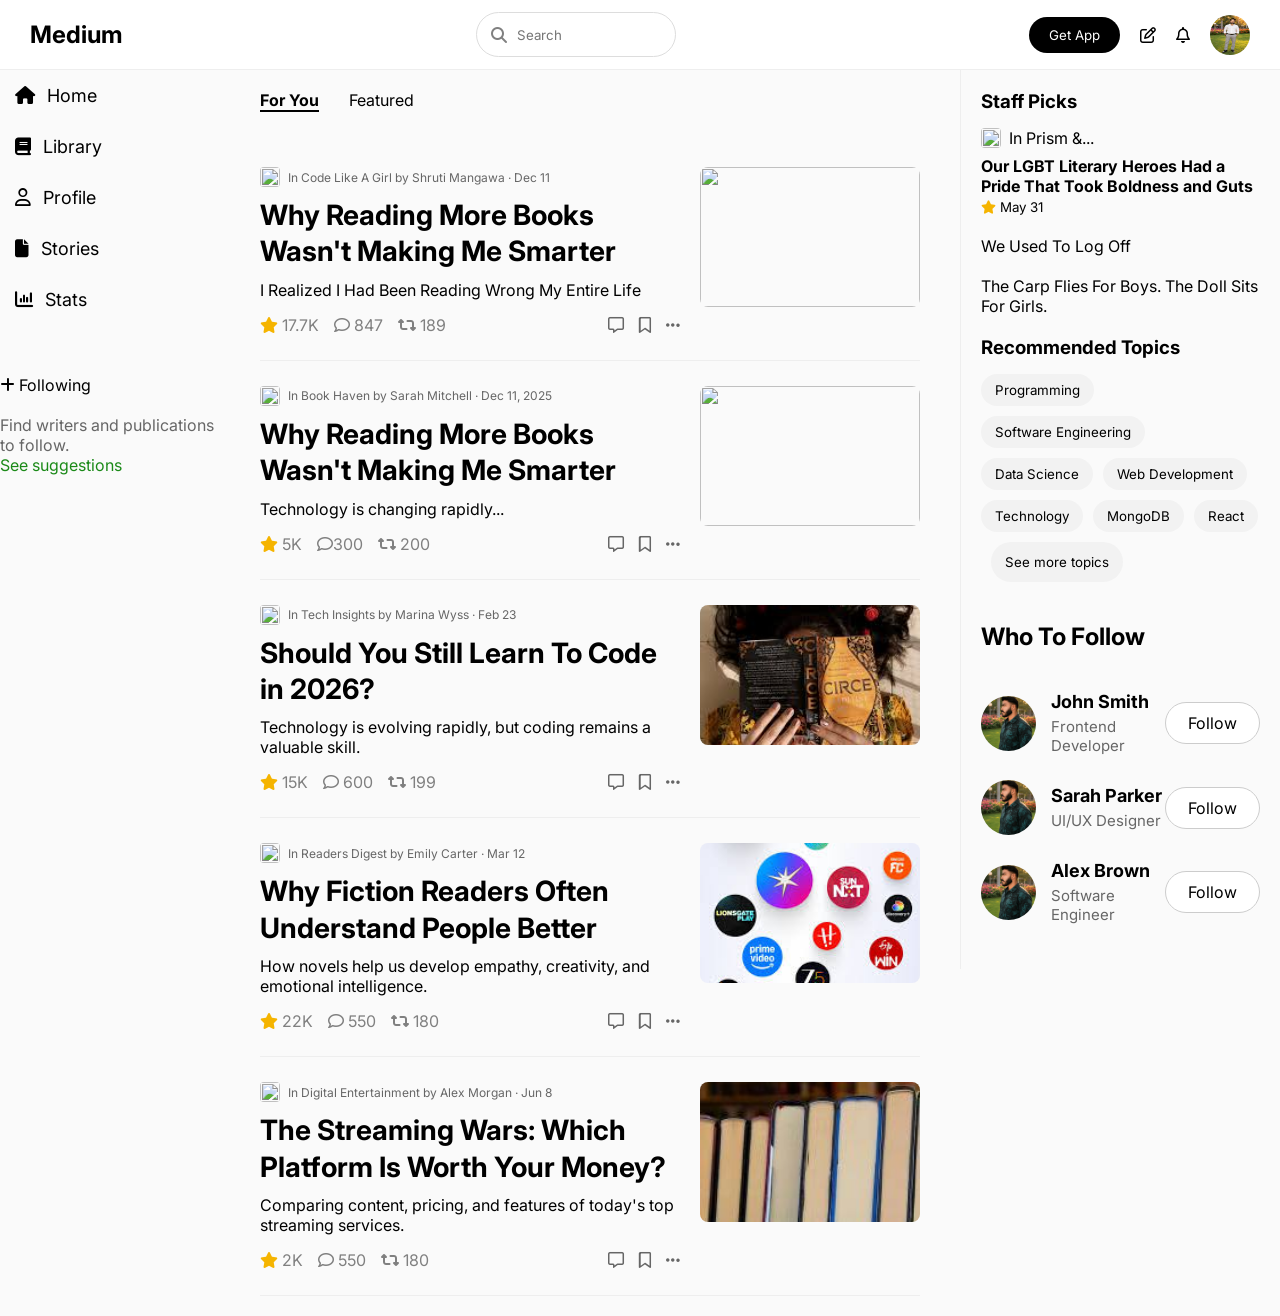
==== index.html @ 58a7f1dd "Add files via upload" ====
<!DOCTYPE html>
<html lang="en">
<head>
<meta charset="UTF-8">
<meta name="viewport" content="width=device-width, initial-scale=1.0">
<title>Medium Clone</title>

<link rel="stylesheet" href="style.css">

<link rel="stylesheet"
href="https://cdnjs.cloudflare.com/ajax/libs/font-awesome/6.5.1/css/all.min.css">

<link href="https://fonts.googleapis.com/css2?family=Inter:wght@300;400;500;600;700&display=swap" rel="stylesheet">
</head>

<body>

<!-- Navbar -->

<nav class="navbar">

    <div class="logo">
        <h1>Medium</h1>
    </div>

    <div class="search-box">
    <i class="fa-solid fa-magnifying-glass"></i>
    <input type="text" placeholder="Search">
</div>

    <div class="nav-right">
        <button class="app-btn">Get App</button>
        <i class="fa-regular fa-pen-to-square"></i>
        <i class="fa-regular fa-bell"></i>
        <img src="my  photo.png" class="profile">
    </div>

</nav>

<div class="container">

<!-- Left Sidebar -->

<div class="sidebar">

<ul>

<li><i class="fa-solid fa-house"></i> Home</li>

<li><i class="fa-solid fa-book"></i> Library</li>

<li><i class="fa-regular fa-user"></i> Profile</li>

<li><i class="fa-solid fa-file"></i> Stories</li>

<li><i class="fa-solid fa-chart-column"></i> Stats</li>

</ul>

<div class="following-section">
    <div class="following-title">
        <i class="fa-solid fa-plus"></i> Following
    </div>

    <div class="suggestion-box">
        <p>Find writers and publications to follow.</p>

        <a href="#">See suggestions</a>
    </div>

</div>

</div>

<!-- Main Content -->

<div class="main-content">

<div class="tabs">
<span class="active">For You</span>
<span>Featured</span>
</div>

<div class="post">

<div class="post-content">

<div class="author">
    <img src="https://i.pravatar.cc/40" class="author-logo">
    <span>In Code Like A Girl by Shruti Mangawa · Dec 11</span>
</div>

<h2>Why Reading More Books Wasn't Making Me Smarter</h2>

<p>
I Realized I Had Been Reading Wrong My Entire Life
</p>

<div class="post-footer">

    <div class="left-icons">
        <span><i class="fa-solid fa-star"></i> 17.7K</span>
        <span><i class="fa-regular fa-comment"></i> 847</span>
        <span><i class="fa-solid fa-retweet"></i> 189</span>
    </div>

    <div class="right-icons">
        <i class="fa-regular fa-message"></i>
        <i class="fa-regular fa-bookmark"></i>
        <i class="fa-solid fa-ellipsis"></i>
    </div>

</div>

</div>

<img src="https://images.unsplash.com/photo-1524995997946-a1c2e315a42f?w=500">

</div>

<div class="post">

<div class="post-content">

<div class="author">
    <img src="https://cdn-icons-png.flaticon.com/512/5968/5968705.png" class="author-logo">
    <span>In Book Haven by Sarah Mitchell · Dec 11, 2025</span>
</div>

<h2>Why Reading More Books Wasn't Making Me Smarter</h2>

<p>
Technology is changing rapidly...
</p>

<div class="post-footer">

    <div class="left-icons">
        <span><i class="fa-solid fa-star"></i> 5K</span>
        <span><i class="fa-regular fa-comment"></i>300</span>
        <span><i class="fa-solid fa-retweet"></i> 200</span>
    </div>

    <div class="right-icons">
        <i class="fa-regular fa-message"></i>
        <i class="fa-regular fa-bookmark"></i>
        <i class="fa-solid fa-ellipsis"></i>
    </div>

</div>

</div>

<img src="https://images.unsplash.com/photo-1516321318423-f06f85e504b3?w=500">

</div>


<div class="post">

<div class="post-content">

<div class="author">
    <img src="https://cdn-icons-png.flaticon.com/512/5968/5968705.png" class="author-logo">
    <span>In Tech Insights by Marina Wyss · Feb 23</span>
</div>

<h2>Should You Still Learn To Code in 2026?</h2>

<p>
Technology is evolving rapidly, but coding remains a valuable skill.
</p>

<div class="post-footer">
    <div class="left-icons">
        <span><i class="fa-solid fa-star"></i> 15K</span>
        <span><i class="fa-regular fa-comment"></i> 600</span>
        <span><i class="fa-solid fa-retweet"></i> 199</span>
    </div>

    <div class="right-icons">
        <i class="fa-regular fa-message"></i>
        <i class="fa-regular fa-bookmark"></i>
        <i class="fa-solid fa-ellipsis"></i>
    </div>
</div>

</div>

<img src="images.jpg">

</div>

<div class="post">

<div class="post-content">

<div class="author">
    <img src="https://cdn-icons-png.flaticon.com/512/5968/5968705.png" class="author-logo">
    <span>In Readers Digest by Emily Carter · Mar 12</span>
</div>

<h2>Why Fiction Readers Often Understand People Better</h2>

<p>
How novels help us develop empathy, creativity, and emotional intelligence.
</p>

<div class="post-footer">
    <div class="left-icons">
        <span><i class="fa-solid fa-star"></i> 22K</span>
        <span><i class="fa-regular fa-comment"></i> 550</span>
        <span><i class="fa-solid fa-retweet"></i> 180</span>
    </div>

    <div class="right-icons">
        <i class="fa-regular fa-message"></i>
        <i class="fa-regular fa-bookmark"></i>
        <i class="fa-solid fa-ellipsis"></i>
    </div>
</div>

</div>

<img src="images (1).jpg">

</div>


<div class="post">

<div class="post-content">

<div class="author">
    <img src="https://cdn-icons-png.flaticon.com/512/5968/5968705.png" class="author-logo">
    <span>In Digital Entertainment by Alex Morgan · Jun 8</span>
</div>

<h2>The Streaming Wars: Which Platform Is Worth Your Money?</h2>

<p>
Comparing content, pricing, and features of today's top streaming services.
</p>

<div class="post-footer">
    <div class="left-icons">
        <span><i class="fa-solid fa-star"></i> 2K</span>
        <span><i class="fa-regular fa-comment"></i> 550</span>
        <span><i class="fa-solid fa-retweet"></i> 180</span>
    </div>

    <div class="right-icons">
        <i class="fa-regular fa-message"></i>
        <i class="fa-regular fa-bookmark"></i>
        <i class="fa-solid fa-ellipsis"></i>
    </div>
</div>

</div>

<img src="download.jpg">

</div>

</div>

<!-- Right Sidebar -->

<div class="right-sidebar">

<h3>Staff Picks</h3>

<div class="staff-item">

    <div class="staff-author">
        <img src="https://cdn-icons-png.flaticon.com/512/5968/5968705.png">
        <span>In Prism &...</span>
    </div>

    <h4>
        Our LGBT Literary Heroes Had a Pride That Took Boldness and Guts
    </h4>

    <small>
        <i class="fa-solid fa-star"></i> May 31
    </small>

</div>

<div class="staff-item">
<p>We Used To Log Off</p>
</div>

<div class="staff-item">
<p>The Carp Flies For Boys. The Doll Sits For Girls.</p>
</div>

<h3>Recommended Topics</h3>

<div class="topics">

<button>Programming</button>

<button>Software Engineering</button>

<button>Data Science</button>

<button>Web Development</button>

<button>Technology</button>

<button>MongoDB</button>

<button>React</button> <br><br>

<button>See more topics</button>

</div>

<br><br>

<div class="who-to-follow">

<h2>Who To Follow</h2><br><br>

<div class="follow-card">
    <img src="photo.png" class="follow-img">
    <div class="follow-info">
        <h4>John Smith</h4>
        <p>Frontend Developer</p>
    </div>
    <button class="follow-btn">Follow</button>
</div>

<div class="follow-card">
    <img src="photo.png" class="follow-img">
    <div class="follow-info">
        <h4>Sarah Parker</h4>
        <p>UI/UX Designer</p>
    </div>
    <button class="follow-btn">Follow</button>
</div>

<div class="follow-card">
    <img src="photo.png" class="follow-img">
    <div class="follow-info">
        <h4>Alex Brown</h4>
        <p>Software Engineer</p>
    </div>
    <button class="follow-btn">Follow</button>
</div>

</div>
</div>  
</div>

</div>

</body>
</html>
---- style.css ----
*{
margin:0;
padding:0;
box-sizing:border-box;
font-family:Arial, sans-serif;
}

*{
    font-family:'Inter', sans-serif;
}

body{
background:#fafafa;
}

.navbar{
    height:70px;
    display:flex;
    justify-content:space-between;
    align-items:center;
    padding:0 30px;
    border-bottom:1px solid #eee;
    background:white;
    position:sticky;
    top:0;
    z-index:100;
}

.search-box{
    position:relative;
    width:200px;
}

.search-box input{
    width:100%;
    height:45px;
    padding-left:40px;
    border:1px solid #ddd;
    border-radius:25px;
    outline:none;
}

.search-box i{
    position:absolute;
    left:15px;
    top:50%;
    transform:translateY(-50%);
    color:gray;
}

.nav-right{
display:flex;
gap:20px;
align-items:center;
}

.app-btn{
padding:10px 20px;
background:black;
color:white;
border:none;
border-radius:25px;
cursor:pointer;
}

.profile{
width:40px;
height:40px;
border-radius:50%;
}

.container{
    display:grid;
    grid-template-columns:220px minmax(0,1fr) 320px;
    max-width:1400px;
    margin:auto;
    min-height:100vh;
}

.sidebar ul{
list-style:none;
}

.sidebar li{
padding:15px;
font-size:18px;
cursor:pointer;
}

.post{
    display:flex;
    justify-content:space-between;
    gap:20px;
    padding:25px 0;
    border-bottom:1px solid #eee;
}

.post-content{
    flex:1;
}

.post > img{
    width:220px;
    height:140px;
    max-width:100%;
    object-fit:cover;
    border-radius:8px;
}

.post-content h2{
    margin:10px 0;
    font-size:28px;
    line-height:1.3;
    font-weight:700;
}

.post-footer{
display:flex;
gap:20px;
margin-top:10px;
color:gray;
}

.right-sidebar h3{
margin-bottom:15px;
}

.staff-item{
margin-bottom:20px;
}

.topics{
display:flex;
flex-wrap:wrap;
gap:10px;
}

.topics button{
padding:8px 14px;
border:none;
background:#f2f2f2;
border-radius:20px;
cursor:pointer;
}

.active{
font-weight:bold;
border-bottom:2px solid black;
}

.tabs{
display:flex;
gap:30px;
margin-bottom:30px;
}

@media (max-width: 1200px){

    .container{
        grid-template-columns: 80px 1fr;
    }

    .right-sidebar{
        display:none;
    }
}

@media (max-width: 768px){

    .container{
        grid-template-columns:1fr;
    }

    .sidebar{
        display:none;
    }

    .right-sidebar{
        display:none;
    }

    .navbar{
        padding:10px;
    }

    .post{
        flex-direction:column;
    }

    .post > img{
        width:100%;
        height:auto;
        display:block;
        margin-top:15px;
    }

    .post-content{
        width:100%;
    }
}
.main-content{
   padding:20px 40px;
    width:100%;
}

.right-sidebar{
    padding:20px;
    border-left:1px solid #eee;
    position:sticky;
    top:70px;
    height:fit-content;
}
.sidebar li{
    display:flex;
    align-items:center;
    gap:12px;
    padding:15px;
    border-radius:10px;
}

.sidebar li:hover{
    background:#f5f5f5;
}

.author{
    display:flex;
    align-items:center;
    gap:8px;
    font-size:12px;
    color:#666;
}

.author-logo{
    width:20px !important;
    height:20px !important;
    min-width:20px;
    max-width:20px;
    object-fit:cover;
    border-radius:4px;
}

.post-footer{
    display:flex;
    justify-content:space-between;
    align-items:center;
    margin-top:15px;
}

.left-icons,
.right-icons{
    display:flex;
    gap:15px;
    align-items:center;
}

.right-icons i{
    cursor:pointer;
    color:#666;
}

.fa-star{
    color:#f5b400;
}

.staff-author{
    display:flex;
    align-items:center;
    gap:8px;
    margin-bottom:8px;
}

.staff-author img{
    width:20px;
    height:20px;
    border-radius:4px;
}

.following-section{
    margin-top:50px;
}

.suggestion-box{
    margin-top:20px;
    color:#666;
}

.suggestion-box a{
    color:#1a8917;
    text-decoration:none;
}
.follow-card{
    display:flex;
    align-items:center;
    justify-content:space-between;
    margin-bottom:25px;
}

.follow-img{
    width:55px;
    height:55px;
    border-radius:50%;
    object-fit:cover;
}

.follow-info{
    flex:1;
    margin-left:15px;
}

.follow-info h4{
    margin:0;
    font-size:18px;
    font-weight:700;
}

.follow-info p{
    margin-top:5px;
    color:#666;
    font-size:15px;
}

.follow-btn{
    padding:10px 22px;
    border:1px solid #ccc;
    border-radius:25px;
    background:white;
    cursor:pointer;
    font-size:16px;
}

.follow-btn:hover{
    background:#f5f5f5;
}
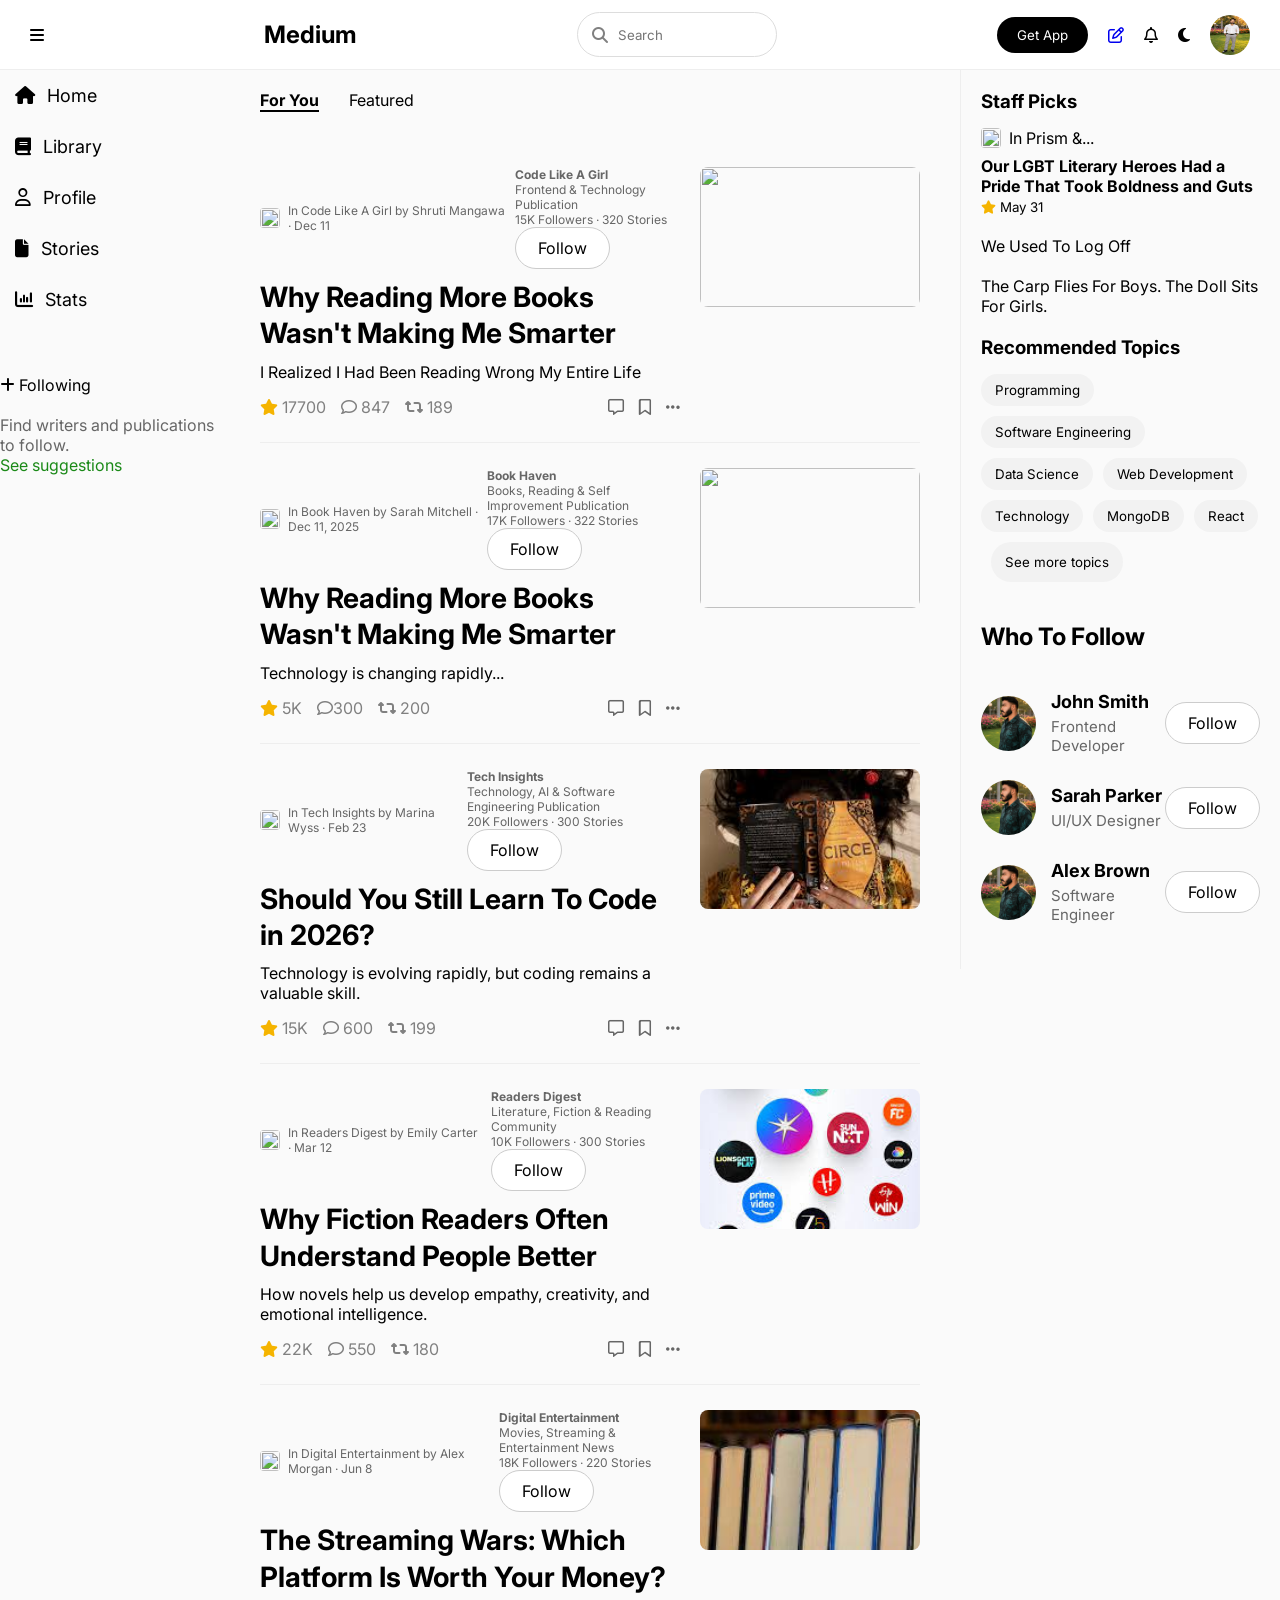
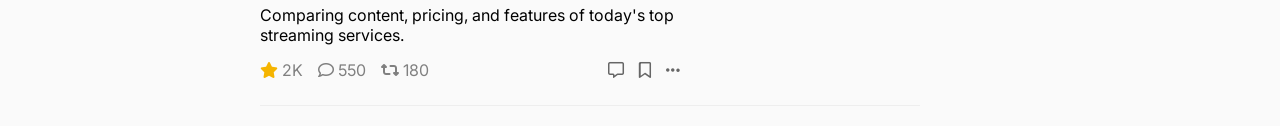
==== commit 54fa57e4: "Refactor index.html structure and add progress bar" ====
--- a/index.html
+++ b/index.html
@@ -14,10 +14,13 @@
 </head>
 
 <body>
+    <div id="progress-bar"></div>
 
 <!-- Navbar -->
 
 <nav class="navbar">
+
+    <i class="fa-solid fa-bars menu-btn"></i>
 
     <div class="logo">
         <h1>Medium</h1>
@@ -27,11 +30,13 @@
     <i class="fa-solid fa-magnifying-glass"></i>
     <input type="text" placeholder="Search">
 </div>
-
     <div class="nav-right">
         <button class="app-btn">Get App</button>
-        <i class="fa-regular fa-pen-to-square"></i>
+       <a href="write.html">
+    <i class="fa-regular fa-pen-to-square"></i>
+</a>
         <i class="fa-regular fa-bell"></i>
+        <i class="fa-solid fa-moon" id="darkModeBtn"></i>
         <img src="my  photo.png" class="profile">
     </div>
 
@@ -41,7 +46,7 @@
 
 <!-- Left Sidebar -->
 
-<div class="sidebar">
+<div class="sidebar" id="sidebar">
 
 <ul>
 
@@ -85,9 +90,23 @@
 
 <div class="post-content">
 
-<div class="author">
+<div class="author hover-card-parent">
+
     <img src="https://i.pravatar.cc/40" class="author-logo">
+
     <span>In Code Like A Girl by Shruti Mangawa · Dec 11</span>
+
+    <div class="hover-card">
+
+        <h4>Code Like A Girl</h4>
+
+        <p>Frontend & Technology Publication</p>
+         <p>15K Followers · 320 Stories</p>
+
+        <button class="follow-btn">Follow</button>
+
+    </div>
+
 </div>
 
 <h2>Why Reading More Books Wasn't Making Me Smarter</h2>
@@ -99,14 +118,17 @@
 <div class="post-footer">
 
     <div class="left-icons">
-        <span><i class="fa-solid fa-star"></i> 17.7K</span>
+        <span class="like-btn">
+    <i class="fa-solid fa-star"></i>
+    <span class="count">17700</span>
+</span> 
         <span><i class="fa-regular fa-comment"></i> 847</span>
         <span><i class="fa-solid fa-retweet"></i> 189</span>
     </div>
 
     <div class="right-icons">
         <i class="fa-regular fa-message"></i>
-        <i class="fa-regular fa-bookmark"></i>
+       <i class="fa-regular fa-bookmark bookmark"></i>
         <i class="fa-solid fa-ellipsis"></i>
     </div>
 
@@ -122,9 +144,23 @@
 
 <div class="post-content">
 
-<div class="author">
+<div class="author hover-card-parent">
+
     <img src="https://cdn-icons-png.flaticon.com/512/5968/5968705.png" class="author-logo">
+
     <span>In Book Haven by Sarah Mitchell · Dec 11, 2025</span>
+
+    <div class="hover-card">
+
+        <h4>Book Haven</h4>
+
+        <p>Books, Reading & Self Improvement Publication</p>
+         <p>17K Followers · 322 Stories</p>
+
+        <button class="follow-btn">Follow</button>
+
+    </div>
+
 </div>
 
 <h2>Why Reading More Books Wasn't Making Me Smarter</h2>
@@ -143,7 +179,7 @@
 
     <div class="right-icons">
         <i class="fa-regular fa-message"></i>
-        <i class="fa-regular fa-bookmark"></i>
+        <i class="fa-regular fa-bookmark bookmark"></i>
         <i class="fa-solid fa-ellipsis"></i>
     </div>
 
@@ -160,9 +196,23 @@
 
 <div class="post-content">
 
-<div class="author">
+<div class="author hover-card-parent">
+
     <img src="https://cdn-icons-png.flaticon.com/512/5968/5968705.png" class="author-logo">
+
     <span>In Tech Insights by Marina Wyss · Feb 23</span>
+
+    <div class="hover-card">
+
+        <h4>Tech Insights</h4>
+
+        <p>Technology, AI & Software Engineering Publication</p>
+         <p>20K Followers · 300 Stories</p>
+
+        <button class="follow-btn">Follow</button>
+
+    </div>
+
 </div>
 
 <h2>Should You Still Learn To Code in 2026?</h2>
@@ -180,7 +230,7 @@
 
     <div class="right-icons">
         <i class="fa-regular fa-message"></i>
-        <i class="fa-regular fa-bookmark"></i>
+       <i class="fa-regular fa-bookmark bookmark"></i>
         <i class="fa-solid fa-ellipsis"></i>
     </div>
 </div>
@@ -195,9 +245,23 @@
 
 <div class="post-content">
 
-<div class="author">
+<div class="author hover-card-parent">
+
     <img src="https://cdn-icons-png.flaticon.com/512/5968/5968705.png" class="author-logo">
+
     <span>In Readers Digest by Emily Carter · Mar 12</span>
+
+    <div class="hover-card">
+
+        <h4>Readers Digest</h4>
+
+        <p>Literature, Fiction & Reading Community</p>
+         <p>10K Followers · 300 Stories</p>
+
+        <button class="follow-btn">Follow</button>
+
+    </div>
+
 </div>
 
 <h2>Why Fiction Readers Often Understand People Better</h2>
@@ -215,7 +279,7 @@
 
     <div class="right-icons">
         <i class="fa-regular fa-message"></i>
-        <i class="fa-regular fa-bookmark"></i>
+        <i class="fa-regular fa-bookmark bookmark"></i>
         <i class="fa-solid fa-ellipsis"></i>
     </div>
 </div>
@@ -231,9 +295,23 @@
 
 <div class="post-content">
 
-<div class="author">
+<div class="author hover-card-parent">
+
     <img src="https://cdn-icons-png.flaticon.com/512/5968/5968705.png" class="author-logo">
+
     <span>In Digital Entertainment by Alex Morgan · Jun 8</span>
+
+    <div class="hover-card">
+
+        <h4>Digital Entertainment</h4>
+
+        <p>Movies, Streaming & Entertainment News</p>
+         <p>18K Followers · 220 Stories</p>
+
+        <button class="follow-btn">Follow</button>
+
+    </div>
+
 </div>
 
 <h2>The Streaming Wars: Which Platform Is Worth Your Money?</h2>
@@ -251,7 +329,7 @@
 
     <div class="right-icons">
         <i class="fa-regular fa-message"></i>
-        <i class="fa-regular fa-bookmark"></i>
+        <i class="fa-regular fa-bookmark bookmark"></i>
         <i class="fa-solid fa-ellipsis"></i>
     </div>
 </div>
@@ -355,6 +433,8 @@
 </div>
 
 </div>
+<script src="clone.js"></script>  
 
 </body>
-</html>+
+</html>
